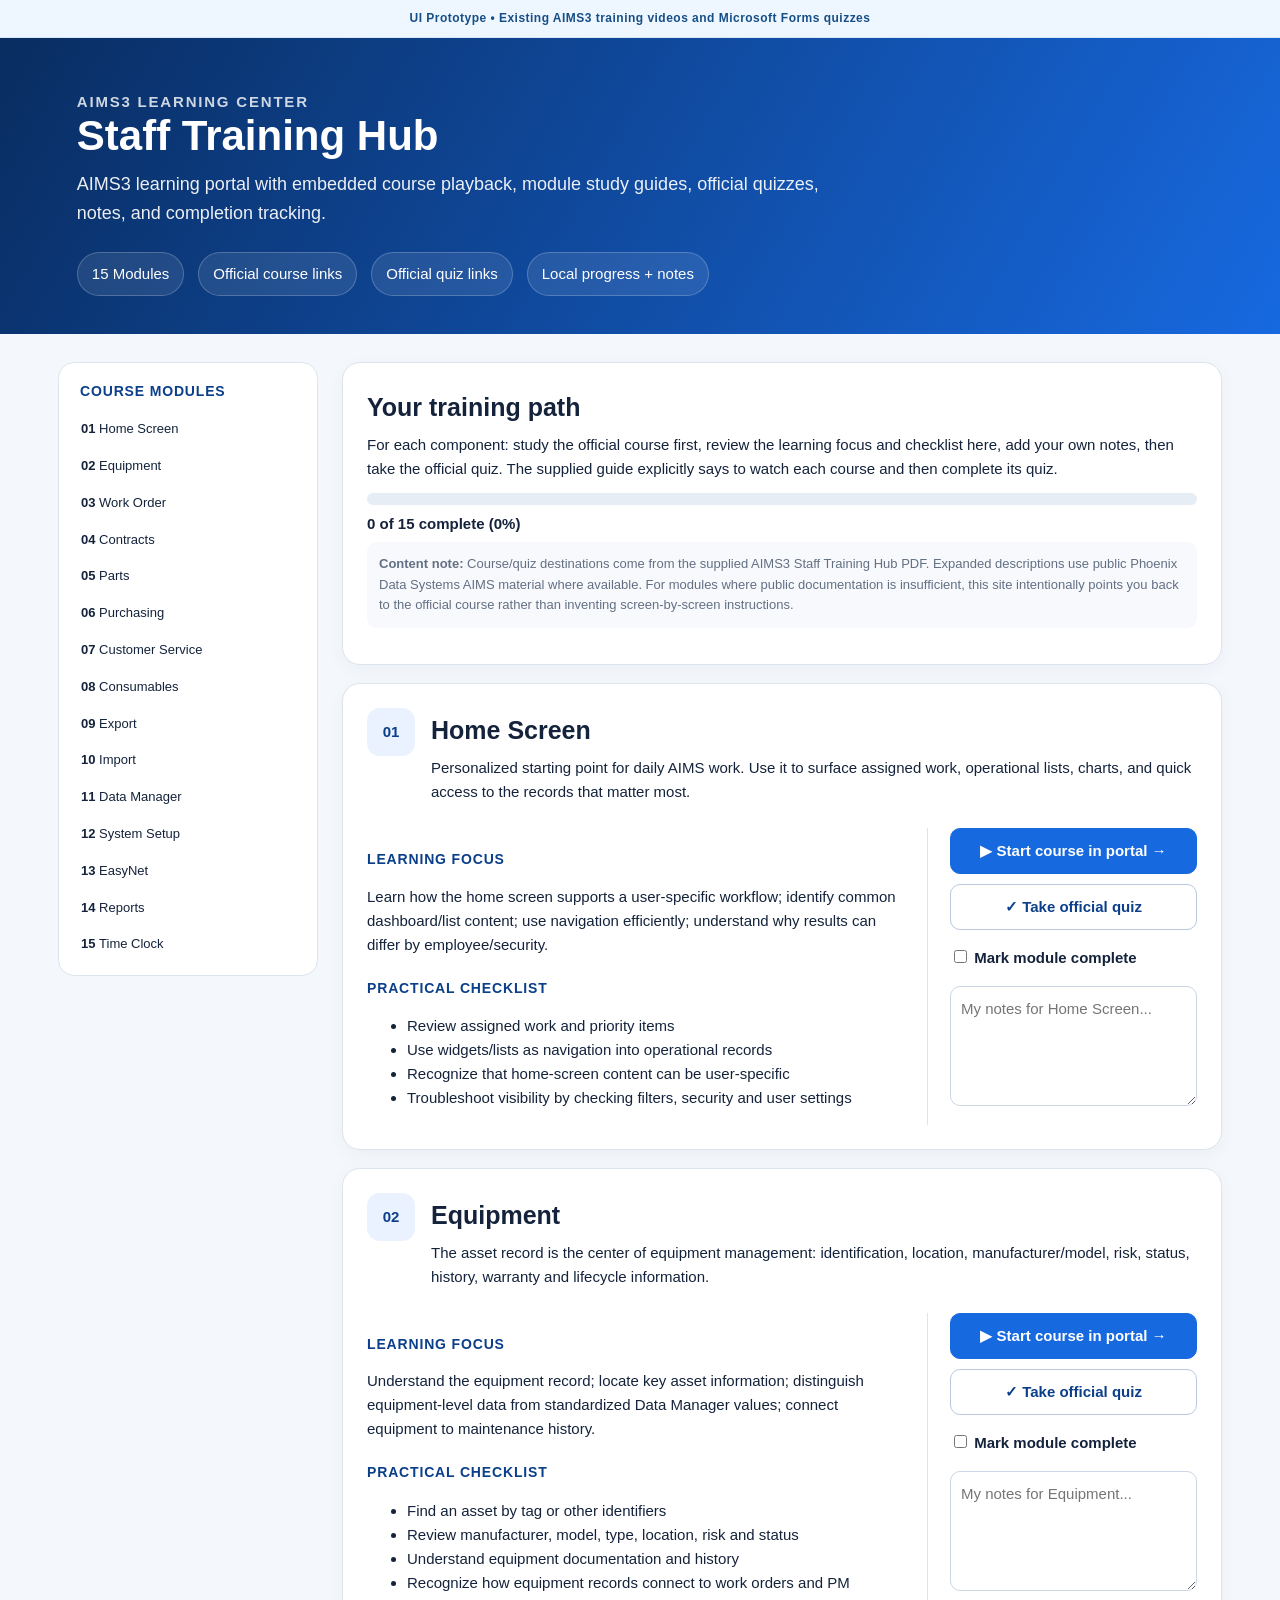
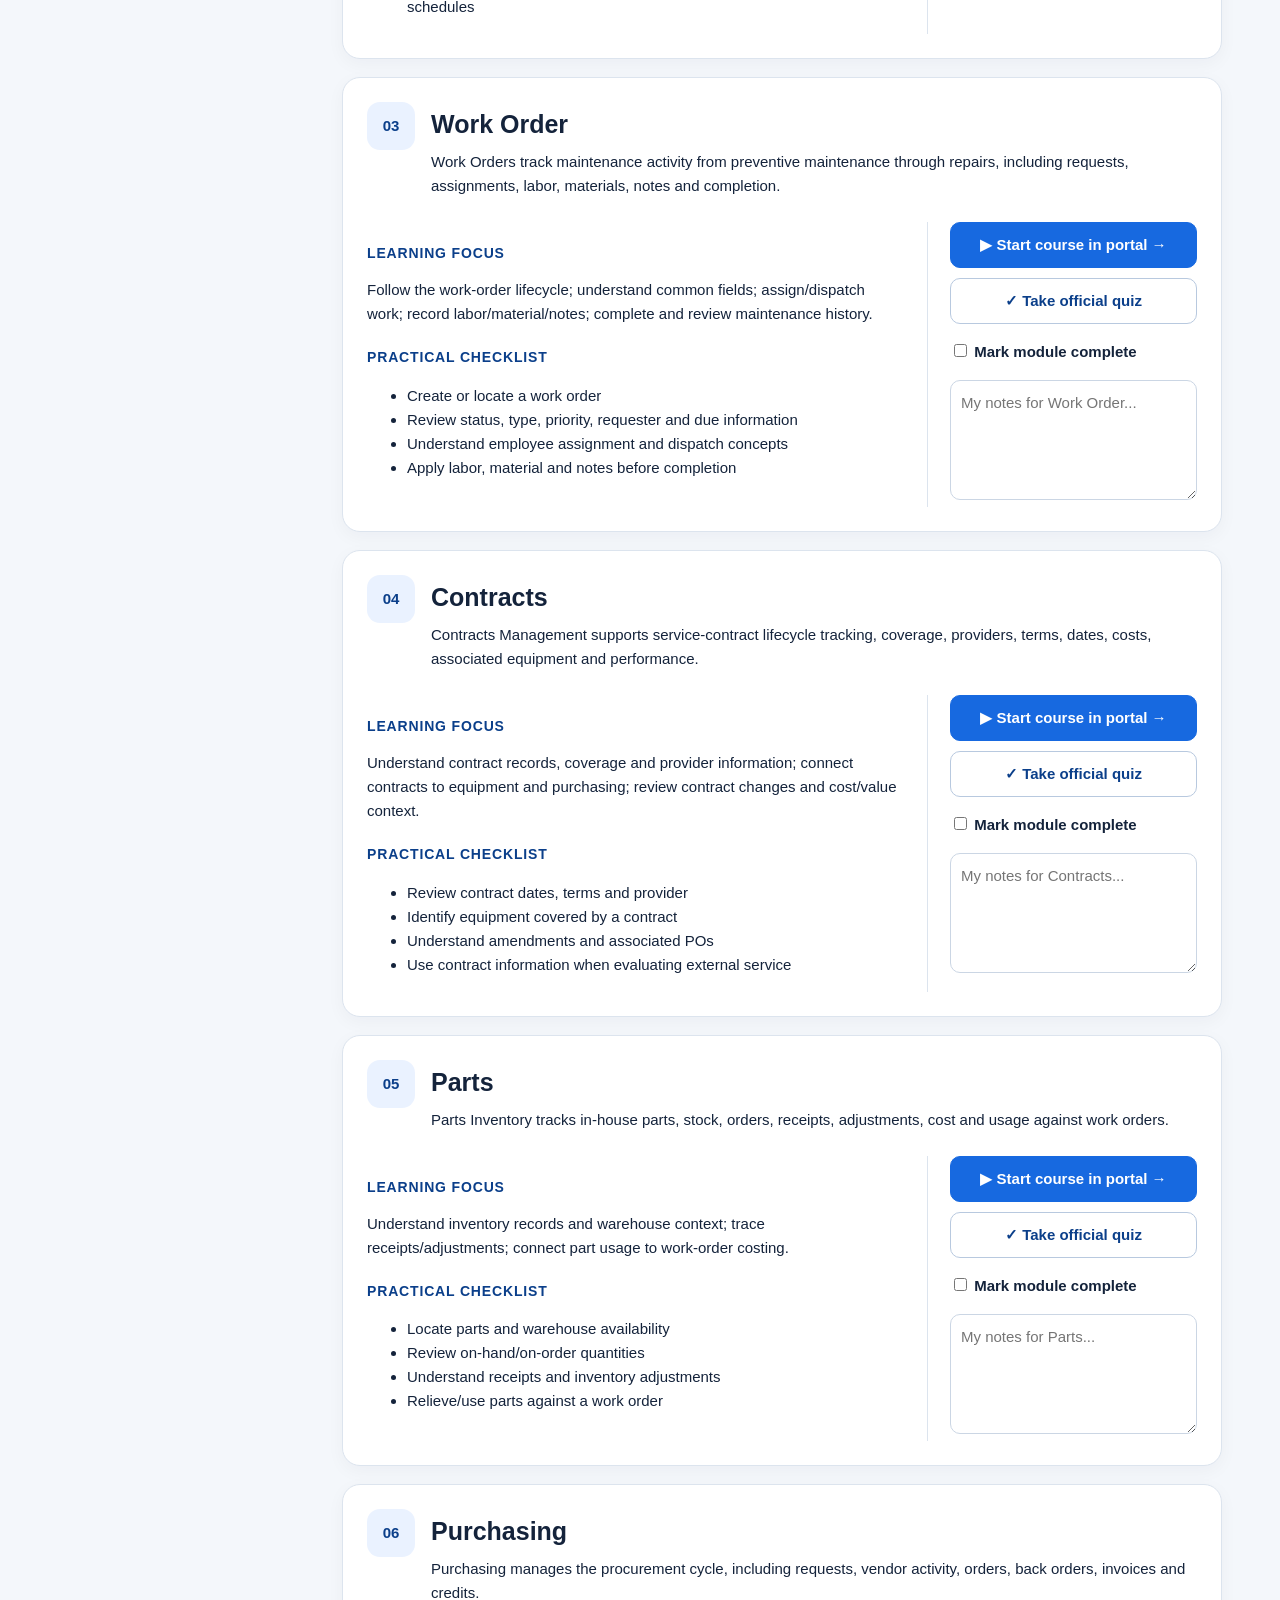
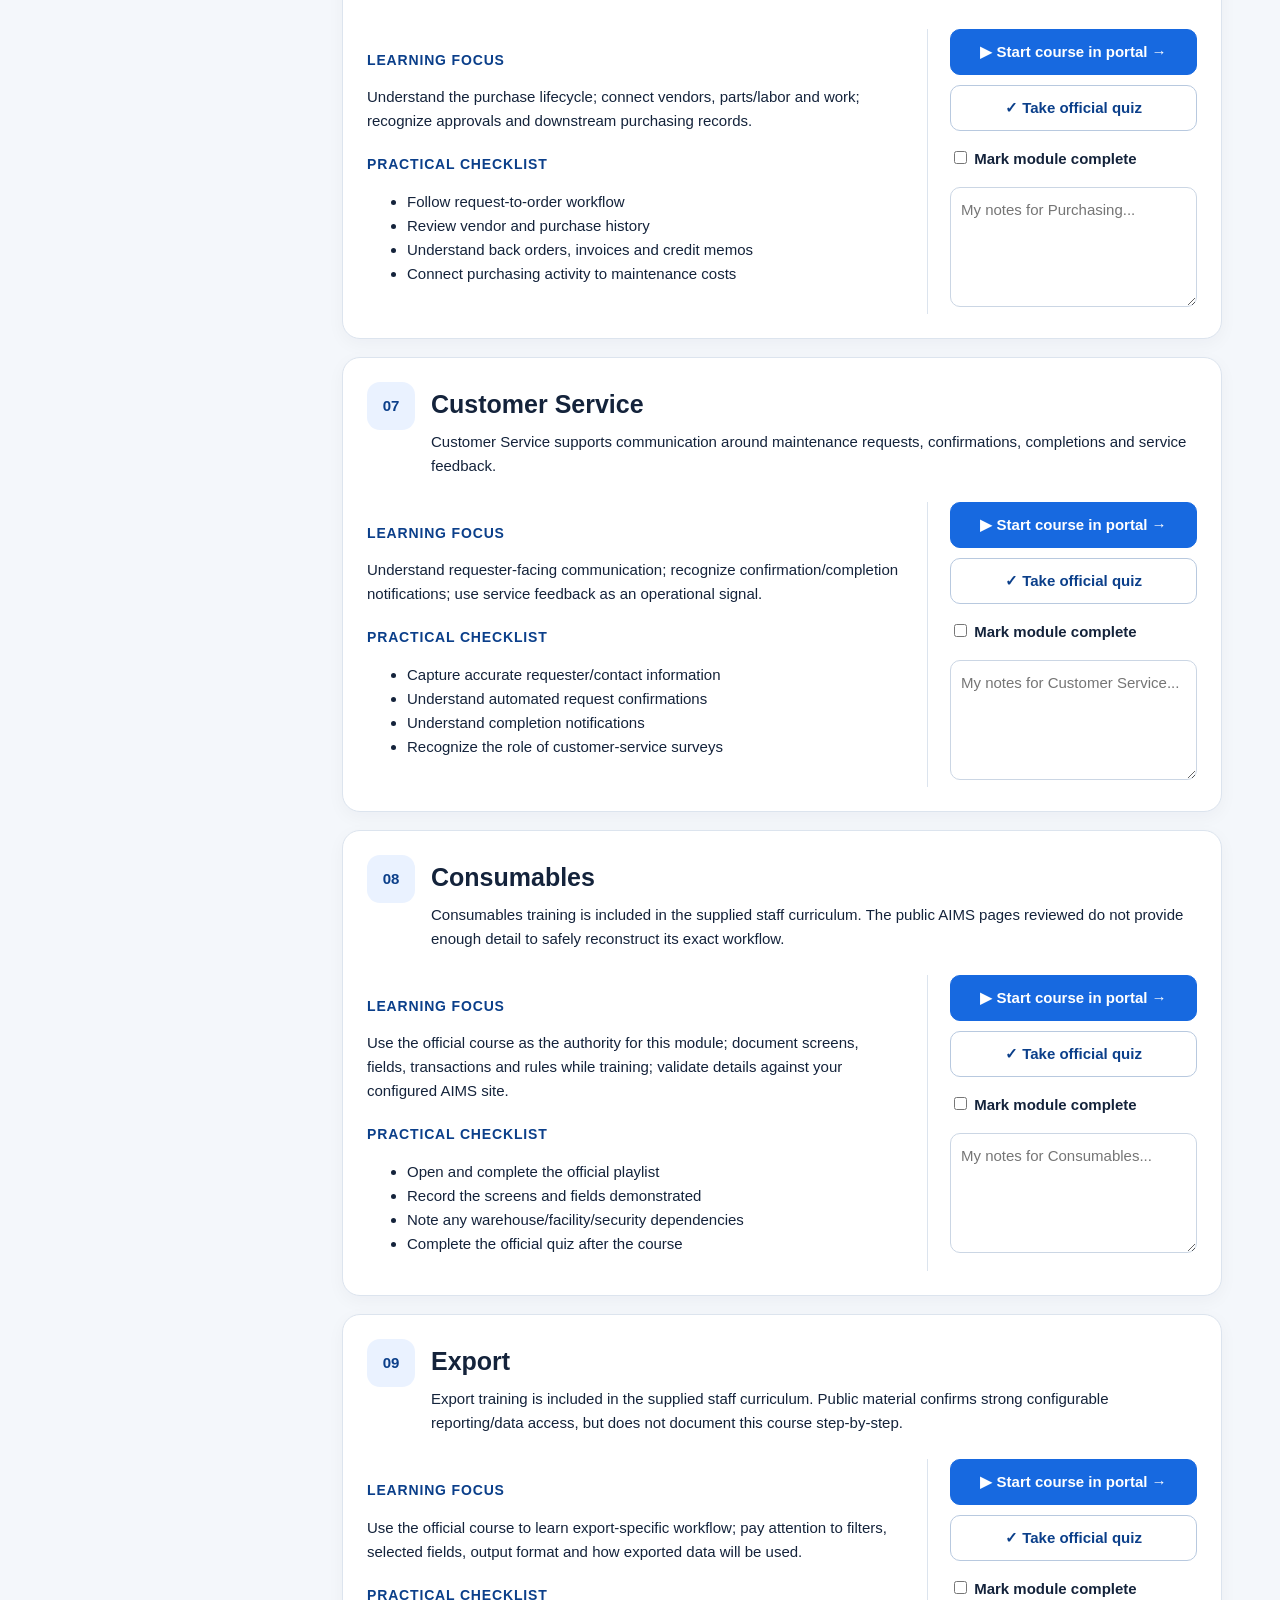
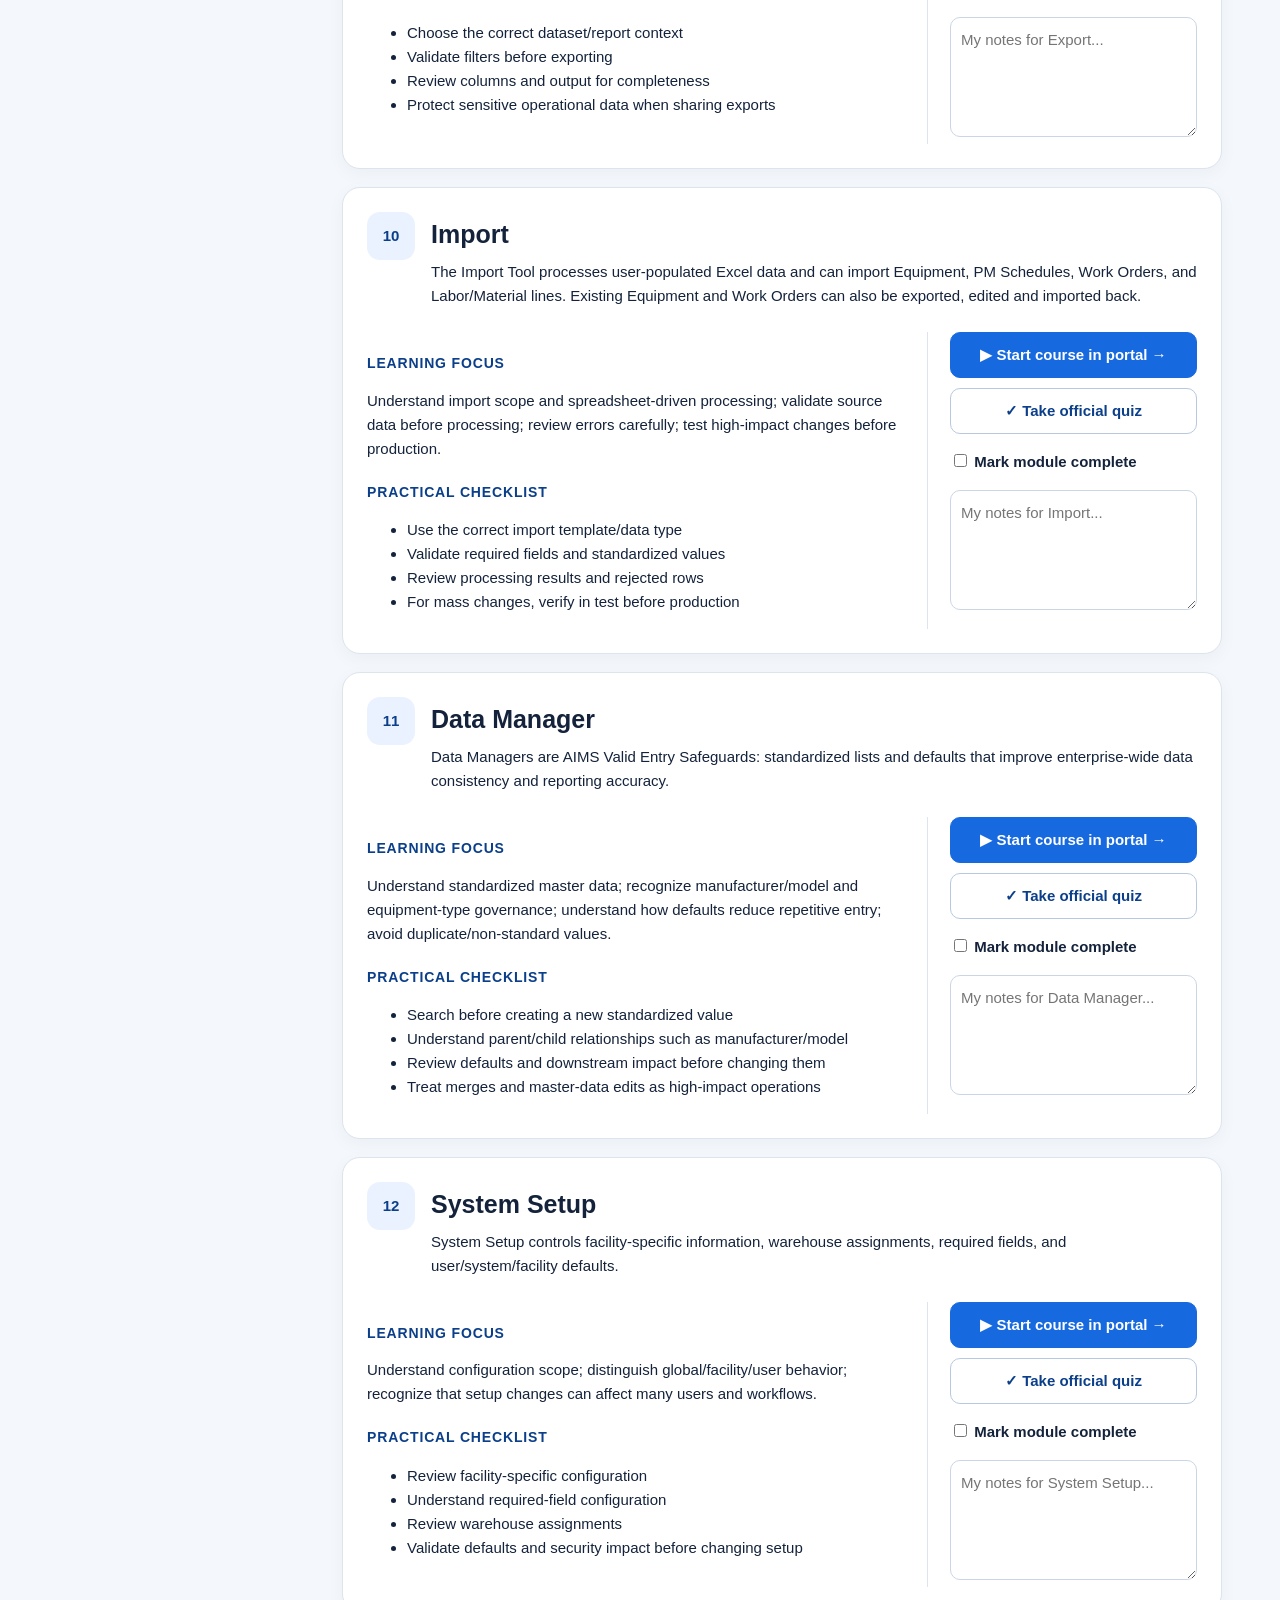
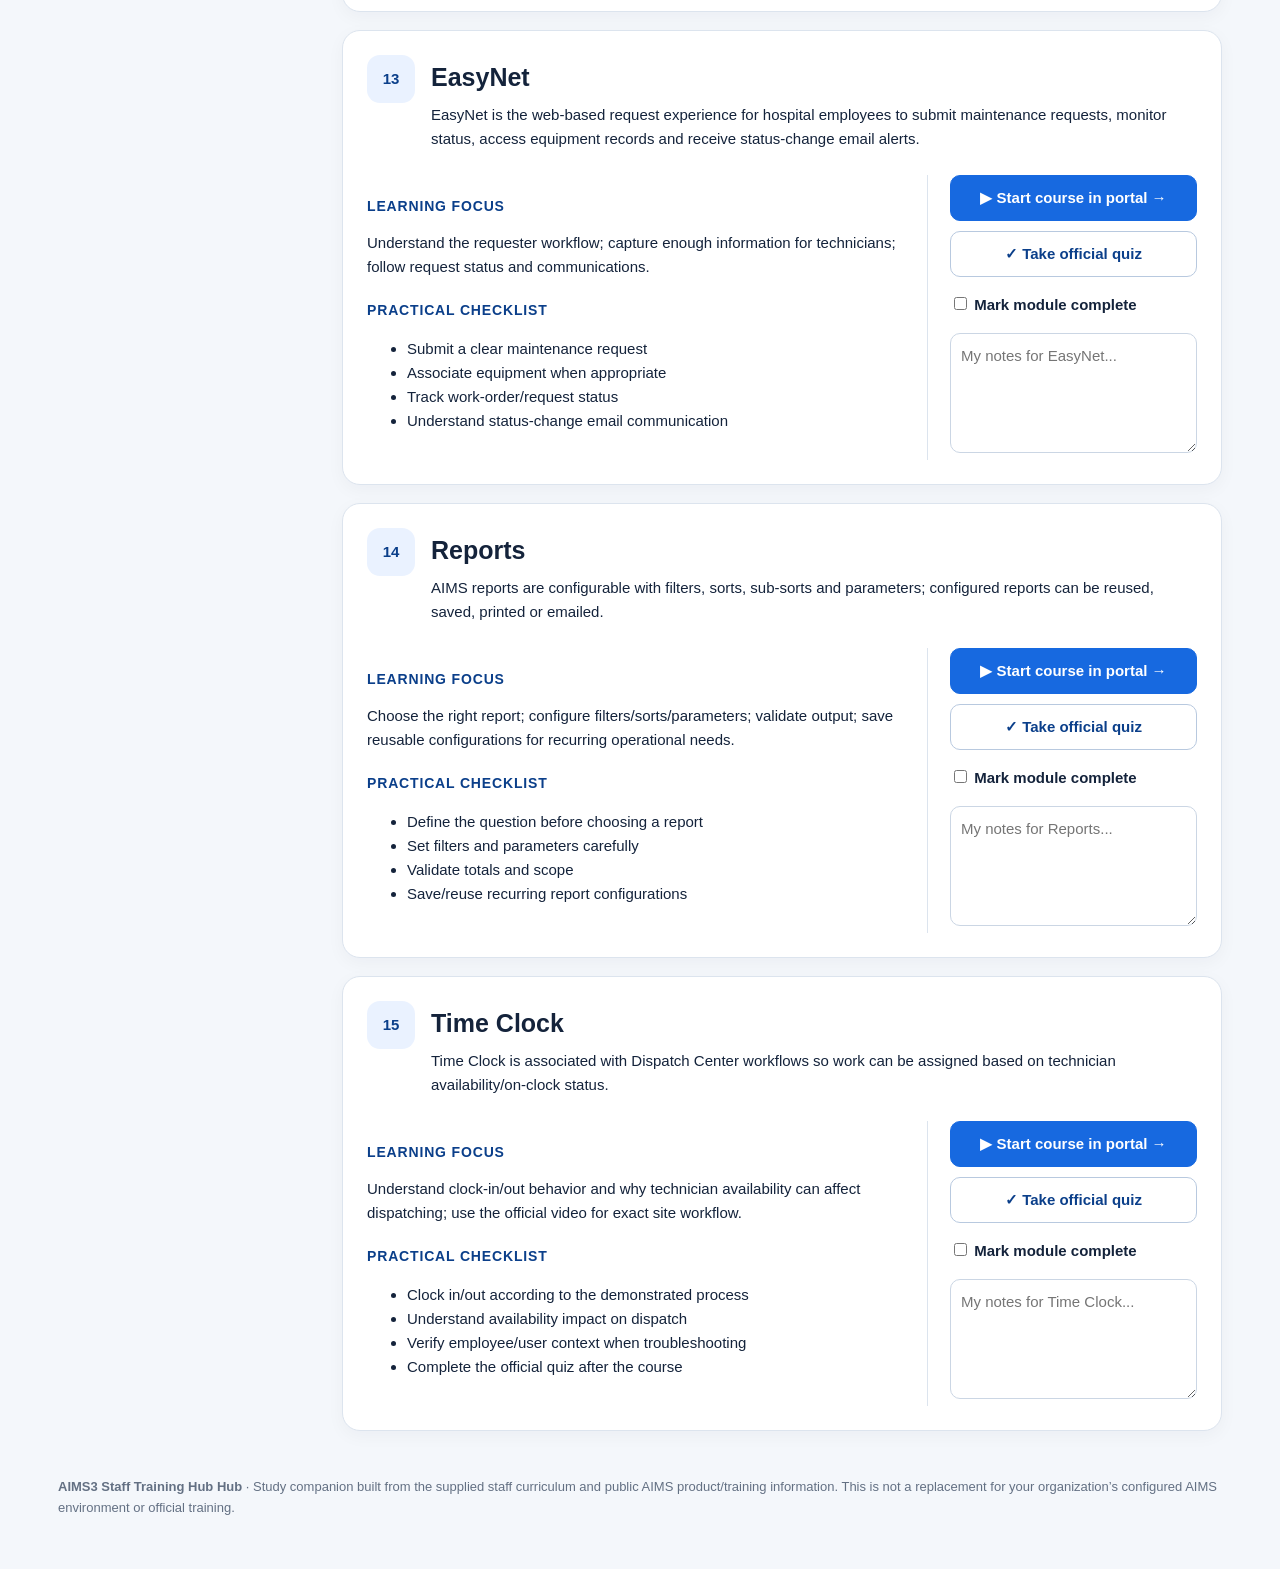
==== index.html @ 16405387 "Add files via upload" ====
<!DOCTYPE html>
<html>
 <head>
  <meta charset="utf-8"/>
  <meta content="width=device-width,initial-scale=1" name="viewport"/>
  <title>
   AIMS3 Staff Training Hub Hub
  </title>
  <link href="styles.css" rel="stylesheet"/>
 </head>
 <body>
<div class="prototype-banner">UI Prototype • Existing AIMS3 training videos and Microsoft Forms quizzes</div>
  <header>
   <div class="wrap">
    <div style="font-weight:800;letter-spacing:.12em;opacity:.8">
     AIMS3 LEARNING CENTER
    </div>
    <h1>
     Staff Training Hub
    </h1>
    <p>
     AIMS3 learning portal with embedded course playback, module study guides, official quizzes, notes, and completion tracking.
    </p>
    <div class="stats">
     <span class="pill">
      15 Modules
     </span>
     <span class="pill">
      Official course links
     </span>
     <span class="pill">
      Official quiz links
     </span>
     <span class="pill">
      Local progress + notes
     </span>
    </div>
   </div>
  </header>
  <div class="layout">
   <nav>
    <h3>
     Course Modules
    </h3>
    <a href="#m01">
     <b>
      01
     </b>
     Home Screen
    </a>
    <a href="#m02">
     <b>
      02
     </b>
     Equipment
    </a>
    <a href="#m03">
     <b>
      03
     </b>
     Work Order
    </a>
    <a href="#m04">
     <b>
      04
     </b>
     Contracts
    </a>
    <a href="#m05">
     <b>
      05
     </b>
     Parts
    </a>
    <a href="#m06">
     <b>
      06
     </b>
     Purchasing
    </a>
    <a href="#m07">
     <b>
      07
     </b>
     Customer Service
    </a>
    <a href="#m08">
     <b>
      08
     </b>
     Consumables
    </a>
    <a href="#m09">
     <b>
      09
     </b>
     Export
    </a>
    <a href="#m10">
     <b>
      10
     </b>
     Import
    </a>
    <a href="#m11">
     <b>
      11
     </b>
     Data Manager
    </a>
    <a href="#m12">
     <b>
      12
     </b>
     System Setup
    </a>
    <a href="#m13">
     <b>
      13
     </b>
     EasyNet
    </a>
    <a href="#m14">
     <b>
      14
     </b>
     Reports
    </a>
    <a href="#m15">
     <b>
      15
     </b>
     Time Clock
    </a>
   </nav>
   <main>
    <section class="intro">
     <h2>
      Your training path
     </h2>
     <p>
      For each component: study the official course first, review the learning focus and checklist here, add your own notes, then take the official quiz. The supplied guide explicitly says to watch each course and then complete its quiz.
     </p>
     <div class="progressbar">
      <div id="bar">
      </div>
     </div>
     <div id="progressText">
      0 of 15 complete
     </div>
     <p class="source">
      <b>
       Content note:
      </b>
      Course/quiz destinations come from the supplied AIMS3 Staff Training Hub PDF. Expanded descriptions use public Phoenix Data Systems AIMS material where available. For modules where public documentation is insufficient, this site intentionally points you back to the official course rather than inventing screen-by-screen instructions.
     </p>
    </section>
    <article class="module" id="m01">
     <div class="modtop">
      <span class="num">
       01
      </span>
      <div>
       <h2>
        Home Screen
       </h2>
       <p>
        Personalized starting point for daily AIMS work. Use it to surface assigned work, operational lists, charts, and quick access to the records that matter most.
       </p>
      </div>
     </div>
     <div class="grid">
      <section>
       <h3>
        Learning focus
       </h3>
       <p>
        Learn how the home screen supports a user-specific workflow; identify common dashboard/list content; use navigation efficiently; understand why results can differ by employee/security.
       </p>
       <h3>
        Practical checklist
       </h3>
       <ul>
        <li>
         Review assigned work and priority items
        </li>
        <li>
         Use widgets/lists as navigation into operational records
        </li>
        <li>
         Recognize that home-screen content can be user-specific
        </li>
        <li>
         Troubleshoot visibility by checking filters, security and user settings
        </li>
       </ul>
      </section>
      <aside>
       <a class="btn primary" href="course.html?module=01">
        ▶ Start course in portal
       </a>
       <a class="btn" href="https://forms.cloud.microsoft/r/iAQ8J7387e" target="_blank">
        ✓ Take official quiz
       </a>
       <label class="complete">
        <input data-module="01" type="checkbox"/>
        Mark module complete
       </label>
       <textarea data-note="01" placeholder="My notes for Home Screen..."></textarea>
      </aside>
     </div>
    </article>
    <article class="module" id="m02">
     <div class="modtop">
      <span class="num">
       02
      </span>
      <div>
       <h2>
        Equipment
       </h2>
       <p>
        The asset record is the center of equipment management: identification, location, manufacturer/model, risk, status, history, warranty and lifecycle information.
       </p>
      </div>
     </div>
     <div class="grid">
      <section>
       <h3>
        Learning focus
       </h3>
       <p>
        Understand the equipment record; locate key asset information; distinguish equipment-level data from standardized Data Manager values; connect equipment to maintenance history.
       </p>
       <h3>
        Practical checklist
       </h3>
       <ul>
        <li>
         Find an asset by tag or other identifiers
        </li>
        <li>
         Review manufacturer, model, type, location, risk and status
        </li>
        <li>
         Understand equipment documentation and history
        </li>
        <li>
         Recognize how equipment records connect to work orders and PM schedules
        </li>
       </ul>
      </section>
      <aside>
       <a class="btn primary" href="course.html?module=02">
        ▶ Start course in portal
       </a>
       <a class="btn" href="https://forms.cloud.microsoft/r/vxgnS5YqaF" target="_blank">
        ✓ Take official quiz
       </a>
       <label class="complete">
        <input data-module="02" type="checkbox"/>
        Mark module complete
       </label>
       <textarea data-note="02" placeholder="My notes for Equipment..."></textarea>
      </aside>
     </div>
    </article>
    <article class="module" id="m03">
     <div class="modtop">
      <span class="num">
       03
      </span>
      <div>
       <h2>
        Work Order
       </h2>
       <p>
        Work Orders track maintenance activity from preventive maintenance through repairs, including requests, assignments, labor, materials, notes and completion.
       </p>
      </div>
     </div>
     <div class="grid">
      <section>
       <h3>
        Learning focus
       </h3>
       <p>
        Follow the work-order lifecycle; understand common fields; assign/dispatch work; record labor/material/notes; complete and review maintenance history.
       </p>
       <h3>
        Practical checklist
       </h3>
       <ul>
        <li>
         Create or locate a work order
        </li>
        <li>
         Review status, type, priority, requester and due information
        </li>
        <li>
         Understand employee assignment and dispatch concepts
        </li>
        <li>
         Apply labor, material and notes before completion
        </li>
       </ul>
      </section>
      <aside>
       <a class="btn primary" href="course.html?module=03">
        ▶ Start course in portal
       </a>
       <a class="btn" href="https://forms.cloud.microsoft/r/AYNPr2DKff" target="_blank">
        ✓ Take official quiz
       </a>
       <label class="complete">
        <input data-module="03" type="checkbox"/>
        Mark module complete
       </label>
       <textarea data-note="03" placeholder="My notes for Work Order..."></textarea>
      </aside>
     </div>
    </article>
    <article class="module" id="m04">
     <div class="modtop">
      <span class="num">
       04
      </span>
      <div>
       <h2>
        Contracts
       </h2>
       <p>
        Contracts Management supports service-contract lifecycle tracking, coverage, providers, terms, dates, costs, associated equipment and performance.
       </p>
      </div>
     </div>
     <div class="grid">
      <section>
       <h3>
        Learning focus
       </h3>
       <p>
        Understand contract records, coverage and provider information; connect contracts to equipment and purchasing; review contract changes and cost/value context.
       </p>
       <h3>
        Practical checklist
       </h3>
       <ul>
        <li>
         Review contract dates, terms and provider
        </li>
        <li>
         Identify equipment covered by a contract
        </li>
        <li>
         Understand amendments and associated POs
        </li>
        <li>
         Use contract information when evaluating external service
        </li>
       </ul>
      </section>
      <aside>
       <a class="btn primary" href="course.html?module=04">
        ▶ Start course in portal
       </a>
       <a class="btn" href="https://forms.cloud.microsoft/r/syhva3YSU6" target="_blank">
        ✓ Take official quiz
       </a>
       <label class="complete">
        <input data-module="04" type="checkbox"/>
        Mark module complete
       </label>
       <textarea data-note="04" placeholder="My notes for Contracts..."></textarea>
      </aside>
     </div>
    </article>
    <article class="module" id="m05">
     <div class="modtop">
      <span class="num">
       05
      </span>
      <div>
       <h2>
        Parts
       </h2>
       <p>
        Parts Inventory tracks in-house parts, stock, orders, receipts, adjustments, cost and usage against work orders.
       </p>
      </div>
     </div>
     <div class="grid">
      <section>
       <h3>
        Learning focus
       </h3>
       <p>
        Understand inventory records and warehouse context; trace receipts/adjustments; connect part usage to work-order costing.
       </p>
       <h3>
        Practical checklist
       </h3>
       <ul>
        <li>
         Locate parts and warehouse availability
        </li>
        <li>
         Review on-hand/on-order quantities
        </li>
        <li>
         Understand receipts and inventory adjustments
        </li>
        <li>
         Relieve/use parts against a work order
        </li>
       </ul>
      </section>
      <aside>
       <a class="btn primary" href="course.html?module=05">
        ▶ Start course in portal
       </a>
       <a class="btn" href="https://forms.cloud.microsoft/r/yUbFF8BKQt" target="_blank">
        ✓ Take official quiz
       </a>
       <label class="complete">
        <input data-module="05" type="checkbox"/>
        Mark module complete
       </label>
       <textarea data-note="05" placeholder="My notes for Parts..."></textarea>
      </aside>
     </div>
    </article>
    <article class="module" id="m06">
     <div class="modtop">
      <span class="num">
       06
      </span>
      <div>
       <h2>
        Purchasing
       </h2>
       <p>
        Purchasing manages the procurement cycle, including requests, vendor activity, orders, back orders, invoices and credits.
       </p>
      </div>
     </div>
     <div class="grid">
      <section>
       <h3>
        Learning focus
       </h3>
       <p>
        Understand the purchase lifecycle; connect vendors, parts/labor and work; recognize approvals and downstream purchasing records.
       </p>
       <h3>
        Practical checklist
       </h3>
       <ul>
        <li>
         Follow request-to-order workflow
        </li>
        <li>
         Review vendor and purchase history
        </li>
        <li>
         Understand back orders, invoices and credit memos
        </li>
        <li>
         Connect purchasing activity to maintenance costs
        </li>
       </ul>
      </section>
      <aside>
       <a class="btn primary" href="course.html?module=06">
        ▶ Start course in portal
       </a>
       <a class="btn" href="https://forms.cloud.microsoft/r/771fAphsT3" target="_blank">
        ✓ Take official quiz
       </a>
       <label class="complete">
        <input data-module="06" type="checkbox"/>
        Mark module complete
       </label>
       <textarea data-note="06" placeholder="My notes for Purchasing..."></textarea>
      </aside>
     </div>
    </article>
    <article class="module" id="m07">
     <div class="modtop">
      <span class="num">
       07
      </span>
      <div>
       <h2>
        Customer Service
       </h2>
       <p>
        Customer Service supports communication around maintenance requests, confirmations, completions and service feedback.
       </p>
      </div>
     </div>
     <div class="grid">
      <section>
       <h3>
        Learning focus
       </h3>
       <p>
        Understand requester-facing communication; recognize confirmation/completion notifications; use service feedback as an operational signal.
       </p>
       <h3>
        Practical checklist
       </h3>
       <ul>
        <li>
         Capture accurate requester/contact information
        </li>
        <li>
         Understand automated request confirmations
        </li>
        <li>
         Understand completion notifications
        </li>
        <li>
         Recognize the role of customer-service surveys
        </li>
       </ul>
      </section>
      <aside>
       <a class="btn primary" href="course.html?module=07">
        ▶ Start course in portal
       </a>
       <a class="btn" href="https://forms.cloud.microsoft/r/23rXZfx559" target="_blank">
        ✓ Take official quiz
       </a>
       <label class="complete">
        <input data-module="07" type="checkbox"/>
        Mark module complete
       </label>
       <textarea data-note="07" placeholder="My notes for Customer Service..."></textarea>
      </aside>
     </div>
    </article>
    <article class="module" id="m08">
     <div class="modtop">
      <span class="num">
       08
      </span>
      <div>
       <h2>
        Consumables
       </h2>
       <p>
        Consumables training is included in the supplied staff curriculum. The public AIMS pages reviewed do not provide enough detail to safely reconstruct its exact workflow.
       </p>
      </div>
     </div>
     <div class="grid">
      <section>
       <h3>
        Learning focus
       </h3>
       <p>
        Use the official course as the authority for this module; document screens, fields, transactions and rules while training; validate details against your configured AIMS site.
       </p>
       <h3>
        Practical checklist
       </h3>
       <ul>
        <li>
         Open and complete the official playlist
        </li>
        <li>
         Record the screens and fields demonstrated
        </li>
        <li>
         Note any warehouse/facility/security dependencies
        </li>
        <li>
         Complete the official quiz after the course
        </li>
       </ul>
      </section>
      <aside>
       <a class="btn primary" href="course.html?module=08">
        ▶ Start course in portal
       </a>
       <a class="btn" href="https://forms.cloud.microsoft/r/fCDCtGA3kk" target="_blank">
        ✓ Take official quiz
       </a>
       <label class="complete">
        <input data-module="08" type="checkbox"/>
        Mark module complete
       </label>
       <textarea data-note="08" placeholder="My notes for Consumables..."></textarea>
      </aside>
     </div>
    </article>
    <article class="module" id="m09">
     <div class="modtop">
      <span class="num">
       09
      </span>
      <div>
       <h2>
        Export
       </h2>
       <p>
        Export training is included in the supplied staff curriculum. Public material confirms strong configurable reporting/data access, but does not document this course step-by-step.
       </p>
      </div>
     </div>
     <div class="grid">
      <section>
       <h3>
        Learning focus
       </h3>
       <p>
        Use the official course to learn export-specific workflow; pay attention to filters, selected fields, output format and how exported data will be used.
       </p>
       <h3>
        Practical checklist
       </h3>
       <ul>
        <li>
         Choose the correct dataset/report context
        </li>
        <li>
         Validate filters before exporting
        </li>
        <li>
         Review columns and output for completeness
        </li>
        <li>
         Protect sensitive operational data when sharing exports
        </li>
       </ul>
      </section>
      <aside>
       <a class="btn primary" href="course.html?module=09">
        ▶ Start course in portal
       </a>
       <a class="btn" href="https://forms.cloud.microsoft/r/UVtEBu1yMQ" target="_blank">
        ✓ Take official quiz
       </a>
       <label class="complete">
        <input data-module="09" type="checkbox"/>
        Mark module complete
       </label>
       <textarea data-note="09" placeholder="My notes for Export..."></textarea>
      </aside>
     </div>
    </article>
    <article class="module" id="m10">
     <div class="modtop">
      <span class="num">
       10
      </span>
      <div>
       <h2>
        Import
       </h2>
       <p>
        The Import Tool processes user-populated Excel data and can import Equipment, PM Schedules, Work Orders, and Labor/Material lines. Existing Equipment and Work Orders can also be exported, edited and imported back.
       </p>
      </div>
     </div>
     <div class="grid">
      <section>
       <h3>
        Learning focus
       </h3>
       <p>
        Understand import scope and spreadsheet-driven processing; validate source data before processing; review errors carefully; test high-impact changes before production.
       </p>
       <h3>
        Practical checklist
       </h3>
       <ul>
        <li>
         Use the correct import template/data type
        </li>
        <li>
         Validate required fields and standardized values
        </li>
        <li>
         Review processing results and rejected rows
        </li>
        <li>
         For mass changes, verify in test before production
        </li>
       </ul>
      </section>
      <aside>
       <a class="btn primary" href="course.html?module=10">
        ▶ Start course in portal
       </a>
       <a class="btn" href="https://forms.cloud.microsoft/r/yc1CW3XuC" target="_blank">
        ✓ Take official quiz
       </a>
       <label class="complete">
        <input data-module="10" type="checkbox"/>
        Mark module complete
       </label>
       <textarea data-note="10" placeholder="My notes for Import..."></textarea>
      </aside>
     </div>
    </article>
    <article class="module" id="m11">
     <div class="modtop">
      <span class="num">
       11
      </span>
      <div>
       <h2>
        Data Manager
       </h2>
       <p>
        Data Managers are AIMS Valid Entry Safeguards: standardized lists and defaults that improve enterprise-wide data consistency and reporting accuracy.
       </p>
      </div>
     </div>
     <div class="grid">
      <section>
       <h3>
        Learning focus
       </h3>
       <p>
        Understand standardized master data; recognize manufacturer/model and equipment-type governance; understand how defaults reduce repetitive entry; avoid duplicate/non-standard values.
       </p>
       <h3>
        Practical checklist
       </h3>
       <ul>
        <li>
         Search before creating a new standardized value
        </li>
        <li>
         Understand parent/child relationships such as manufacturer/model
        </li>
        <li>
         Review defaults and downstream impact before changing them
        </li>
        <li>
         Treat merges and master-data edits as high-impact operations
        </li>
       </ul>
      </section>
      <aside>
       <a class="btn primary" href="course.html?module=11">
        ▶ Start course in portal
       </a>
       <a class="btn" href="https://forms.cloud.microsoft/r/771fAphsT3" target="_blank">
        ✓ Take official quiz
       </a>
       <label class="complete">
        <input data-module="11" type="checkbox"/>
        Mark module complete
       </label>
       <textarea data-note="11" placeholder="My notes for Data Manager..."></textarea>
      </aside>
     </div>
    </article>
    <article class="module" id="m12">
     <div class="modtop">
      <span class="num">
       12
      </span>
      <div>
       <h2>
        System Setup
       </h2>
       <p>
        System Setup controls facility-specific information, warehouse assignments, required fields, and user/system/facility defaults.
       </p>
      </div>
     </div>
     <div class="grid">
      <section>
       <h3>
        Learning focus
       </h3>
       <p>
        Understand configuration scope; distinguish global/facility/user behavior; recognize that setup changes can affect many users and workflows.
       </p>
       <h3>
        Practical checklist
       </h3>
       <ul>
        <li>
         Review facility-specific configuration
        </li>
        <li>
         Understand required-field configuration
        </li>
        <li>
         Review warehouse assignments
        </li>
        <li>
         Validate defaults and security impact before changing setup
        </li>
       </ul>
      </section>
      <aside>
       <a class="btn primary" href="course.html?module=12">
        ▶ Start course in portal
       </a>
       <a class="btn" href="https://forms.cloud.microsoft/r/t9e4BVW0hs" target="_blank">
        ✓ Take official quiz
       </a>
       <label class="complete">
        <input data-module="12" type="checkbox"/>
        Mark module complete
       </label>
       <textarea data-note="12" placeholder="My notes for System Setup..."></textarea>
      </aside>
     </div>
    </article>
    <article class="module" id="m13">
     <div class="modtop">
      <span class="num">
       13
      </span>
      <div>
       <h2>
        EasyNet
       </h2>
       <p>
        EasyNet is the web-based request experience for hospital employees to submit maintenance requests, monitor status, access equipment records and receive status-change email alerts.
       </p>
      </div>
     </div>
     <div class="grid">
      <section>
       <h3>
        Learning focus
       </h3>
       <p>
        Understand the requester workflow; capture enough information for technicians; follow request status and communications.
       </p>
       <h3>
        Practical checklist
       </h3>
       <ul>
        <li>
         Submit a clear maintenance request
        </li>
        <li>
         Associate equipment when appropriate
        </li>
        <li>
         Track work-order/request status
        </li>
        <li>
         Understand status-change email communication
        </li>
       </ul>
      </section>
      <aside>
       <a class="btn primary" href="course.html?module=13">
        ▶ Start course in portal
       </a>
       <a class="btn" href="https://forms.cloud.microsoft/r/jiHdkasE4c" target="_blank">
        ✓ Take official quiz
       </a>
       <label class="complete">
        <input data-module="13" type="checkbox"/>
        Mark module complete
       </label>
       <textarea data-note="13" placeholder="My notes for EasyNet..."></textarea>
      </aside>
     </div>
    </article>
    <article class="module" id="m14">
     <div class="modtop">
      <span class="num">
       14
      </span>
      <div>
       <h2>
        Reports
       </h2>
       <p>
        AIMS reports are configurable with filters, sorts, sub-sorts and parameters; configured reports can be reused, saved, printed or emailed.
       </p>
      </div>
     </div>
     <div class="grid">
      <section>
       <h3>
        Learning focus
       </h3>
       <p>
        Choose the right report; configure filters/sorts/parameters; validate output; save reusable configurations for recurring operational needs.
       </p>
       <h3>
        Practical checklist
       </h3>
       <ul>
        <li>
         Define the question before choosing a report
        </li>
        <li>
         Set filters and parameters carefully
        </li>
        <li>
         Validate totals and scope
        </li>
        <li>
         Save/reuse recurring report configurations
        </li>
       </ul>
      </section>
      <aside>
       <a class="btn primary" href="course.html?module=14">
        ▶ Start course in portal
       </a>
       <a class="btn" href="https://forms.cloud.microsoft/r/bvVZnhy6QY" target="_blank">
        ✓ Take official quiz
       </a>
       <label class="complete">
        <input data-module="14" type="checkbox"/>
        Mark module complete
       </label>
       <textarea data-note="14" placeholder="My notes for Reports..."></textarea>
      </aside>
     </div>
    </article>
    <article class="module" id="m15">
     <div class="modtop">
      <span class="num">
       15
      </span>
      <div>
       <h2>
        Time Clock
       </h2>
       <p>
        Time Clock is associated with Dispatch Center workflows so work can be assigned based on technician availability/on-clock status.
       </p>
      </div>
     </div>
     <div class="grid">
      <section>
       <h3>
        Learning focus
       </h3>
       <p>
        Understand clock-in/out behavior and why technician availability can affect dispatching; use the official video for exact site workflow.
       </p>
       <h3>
        Practical checklist
       </h3>
       <ul>
        <li>
         Clock in/out according to the demonstrated process
        </li>
        <li>
         Understand availability impact on dispatch
        </li>
        <li>
         Verify employee/user context when troubleshooting
        </li>
        <li>
         Complete the official quiz after the course
        </li>
       </ul>
      </section>
      <aside>
       <a class="btn primary" href="course.html?module=15">
        ▶ Start course in portal
       </a>
       <a class="btn" href="https://forms.cloud.microsoft/r/SNbSh8Dy77" target="_blank">
        ✓ Take official quiz
       </a>
       <label class="complete">
        <input data-module="15" type="checkbox"/>
        Mark module complete
       </label>
       <textarea data-note="15" placeholder="My notes for Time Clock..."></textarea>
      </aside>
     </div>
    </article>
   </main>
  </div>
  <footer>
   <b>
    AIMS3 Staff Training Hub Hub
   </b>
   · Study companion built from the supplied staff curriculum and public AIMS product/training information. This is not a replacement for your organization’s configured AIMS environment or official training.
  </footer>
  <script src="script.js">
  </script>
 </body>
</html>
---- styles.css ----
:root{--ink:#14233b;--muted:#637083;--line:#dce4ee;--bg:#f4f7fb;--card:#fff;--accent:#1769e0;--accent2:#0b3f8a;--ok:#17824c}*{box-sizing:border-box}body{margin:0;font:15px/1.6 Inter,Segoe UI,Arial,sans-serif;background:var(--bg);color:var(--ink)}header{background:linear-gradient(120deg,#092d61,#1769e0);color:white;padding:52px 6vw 38px}header .wrap{max-width:1200px;margin:auto}h1{font-size:42px;line-height:1.05;margin:0 0 12px}header p{max-width:760px;font-size:18px;opacity:.92}.stats{display:flex;gap:14px;flex-wrap:wrap;margin-top:24px}.pill{background:#ffffff18;border:1px solid #ffffff35;padding:9px 14px;border-radius:999px}.layout{max-width:1200px;margin:28px auto;display:grid;grid-template-columns:260px 1fr;gap:24px;padding:0 18px}nav{position:sticky;top:18px;align-self:start;background:white;border:1px solid var(--line);border-radius:16px;padding:12px;max-height:calc(100vh - 36px);overflow:auto}nav h3{margin:5px 9px 9px}nav a{display:block;color:var(--ink);text-decoration:none;padding:8px 10px;border-radius:9px;font-size:13px}nav a:hover{background:#eef5ff;color:var(--accent)}main{min-width:0}.intro,.module{background:var(--card);border:1px solid var(--line);border-radius:18px;padding:24px;margin-bottom:18px;box-shadow:0 5px 18px #14233b0a}.intro h2{margin-top:0}.progressbar{height:12px;background:#e7edf5;border-radius:999px;overflow:hidden}#bar{height:100%;width:0;background:var(--ok);transition:.25s}#progressText{font-weight:700;margin-top:7px}.modtop{display:flex;gap:16px;align-items:flex-start}.num{min-width:48px;height:48px;display:grid;place-items:center;background:#eaf2ff;color:var(--accent2);font-weight:800;border-radius:13px}h2{margin:2px 0 6px;font-size:25px}h3{font-size:14px;text-transform:uppercase;letter-spacing:.06em;color:var(--accent2);margin-top:20px}p{margin:6px 0 12px}.grid{display:grid;grid-template-columns:1fr 270px;gap:28px;margin-top:12px}aside{border-left:1px solid var(--line);padding-left:22px}.btn{display:block;text-align:center;text-decoration:none;border:1px solid #b8c9df;color:var(--accent2);padding:10px 12px;border-radius:10px;margin-bottom:10px;font-weight:700}.btn.primary{background:var(--accent);color:white;border-color:var(--accent)}.complete{display:block;margin:16px 0;font-weight:700}textarea{width:100%;height:120px;border:1px solid #cbd6e4;border-radius:10px;padding:10px;font:inherit;resize:vertical}.source{font-size:13px;color:var(--muted);background:#f7f9fc;border-radius:10px;padding:12px}footer{max-width:1200px;margin:20px auto 50px;padding:0 18px;color:var(--muted);font-size:13px}@media(max-width:800px){.layout{grid-template-columns:1fr}nav{position:relative;top:0;max-height:none}.grid{grid-template-columns:1fr}aside{border-left:0;border-top:1px solid var(--line);padding:18px 0 0}h1{font-size:34px}}


/* V2 portal enhancements */
.btn.primary:after{content:"  →"}.module{scroll-margin-top:18px}


/* =========================
   V4 RESPONSIVE / MOBILE UX
   ========================= */

html {
  -webkit-text-size-adjust: 100%;
  text-size-adjust: 100%;
}

body {
  overflow-x: hidden;
}

img, video, iframe {
  max-width: 100%;
}

button, a, input, textarea, select {
  -webkit-tap-highlight-color: transparent;
}

button, .btn, a.button, .module-link, .lesson-row {
  min-height: 44px;
}

.mobile-menu-btn,
.mobile-backdrop {
  display: none;
}

@media (max-width: 1024px) {
  .container,
  .page-shell,
  .main-shell,
  .dashboard-shell {
    width: min(100%, 100%);
    padding-left: 20px;
    padding-right: 20px;
  }

  .hero,
  .hero-grid,
  .dashboard-grid,
  .content-grid {
    grid-template-columns: 1fr !important;
  }

  .module-grid,
  .modules-grid,
  .cards-grid {
    grid-template-columns: repeat(2, minmax(0, 1fr)) !important;
  }
}

@media (max-width: 760px) {
  body {
    font-size: 15px;
  }

  h1 {
    font-size: clamp(28px, 9vw, 40px) !important;
    line-height: 1.06;
  }

  h2 {
    font-size: clamp(22px, 7vw, 30px) !important;
  }

  h3 {
    font-size: 18px !important;
  }

  .container,
  .page-shell,
  .main-shell,
  .dashboard-shell {
    padding-left: 14px !important;
    padding-right: 14px !important;
  }

  .topbar,
  header,
  .header-inner {
    min-height: 60px;
  }

  .hero,
  .hero-card,
  .card,
  .panel,
  .lesson-panel,
  .course-card,
  .module-card {
    border-radius: 16px !important;
  }

  .hero,
  .hero-card {
    padding: 20px !important;
  }

  .module-grid,
  .modules-grid,
  .cards-grid {
    grid-template-columns: 1fr !important;
    gap: 14px !important;
  }

  .module-card,
  .course-card {
    padding: 16px !important;
  }

  .content-grid {
    grid-template-columns: 1fr !important;
    gap: 16px !important;
  }

  .button-row,
  .actions,
  .course-actions,
  .hero-actions {
    display: grid !important;
    grid-template-columns: 1fr !important;
    gap: 10px !important;
  }

  .button-row > *,
  .actions > *,
  .course-actions > *,
  .hero-actions > * {
    width: 100% !important;
    justify-content: center;
  }

  .youtube-player {
    width: 100% !important;
    min-height: 0 !important;
    aspect-ratio: 16 / 9 !important;
    border-radius: 14px !important;
  }

  .lesson-panel {
    margin: 16px 0 !important;
    padding: 14px !important;
  }

  .lesson-panel-head {
    align-items: flex-start !important;
    flex-direction: column !important;
    gap: 8px !important;
  }

  .lesson-list {
    max-height: 56vh !important;
  }

  .lesson-row {
    grid-template-columns: 38px minmax(0, 1fr) !important;
    gap: 10px !important;
    padding: 12px 10px !important;
  }

  .lesson-play {
    display: none !important;
  }

  textarea {
    min-height: 140px !important;
    font-size: 16px !important; /* Prevents iOS zoom */
  }

  input,
  select {
    font-size: 16px !important; /* Prevents iOS zoom */
  }

  .prev-next,
  .course-nav,
  .navigation-actions {
    display: grid !important;
    grid-template-columns: 1fr !important;
    gap: 10px !important;
  }

  .prev-next a,
  .course-nav a,
  .navigation-actions a {
    width: 100% !important;
    text-align: center !important;
  }

  /* Slide-in course navigation on phones */
  .mobile-menu-btn {
    display: grid;
    place-items: center;
    position: fixed;
    top: max(12px, env(safe-area-inset-top));
    left: 12px;
    z-index: 1201;
    width: 46px;
    height: 46px;
    border: 0;
    border-radius: 14px;
    background: #0f172a;
    color: #fff;
    font-size: 22px;
    box-shadow: 0 10px 30px rgba(15, 23, 42, .22);
    cursor: pointer;
  }

  .mobile-backdrop {
    position: fixed;
    inset: 0;
    z-index: 1198;
    background: rgba(2, 6, 23, .52);
    backdrop-filter: blur(2px);
  }

  .mobile-backdrop.show {
    display: block;
  }

  #courseSidebar,
  aside.sidebar,
  .sidebar {
    position: fixed !important;
    top: 0;
    left: 0;
    bottom: 0;
    z-index: 1200;
    width: min(86vw, 330px) !important;
    max-width: 330px !important;
    height: 100dvh !important;
    overflow-y: auto !important;
    transform: translateX(-105%);
    transition: transform .22s ease;
    background: #fff;
    box-shadow: 18px 0 48px rgba(15, 23, 42, .18);
    padding-top: calc(72px + env(safe-area-inset-top)) !important;
    padding-bottom: calc(18px + env(safe-area-inset-bottom)) !important;
  }

  #courseSidebar.open,
  aside.sidebar.open,
  .sidebar.open {
    transform: translateX(0);
  }

  main,
  .course-main,
  .main-content {
    margin-left: 0 !important;
    width: 100% !important;
  }

  .course-header,
  .page-header {
    padding-top: 70px !important;
  }

  .progress-row,
  .stats-row,
  .stat-grid {
    overflow-x: auto;
    overscroll-behavior-inline: contain;
  }
}

@media (max-width: 420px) {
  .container,
  .page-shell,
  .main-shell,
  .dashboard-shell {
    padding-left: 10px !important;
    padding-right: 10px !important;
  }

  .hero,
  .hero-card,
  .card,
  .panel,
  .lesson-panel,
  .module-card,
  .course-card {
    padding-left: 12px !important;
    padding-right: 12px !important;
  }

  .lesson-number {
    width: 32px !important;
    height: 32px !important;
  }

  .lesson-title {
    font-size: 14px !important;
  }
}

/* Safe area support for iPhone notches */
@supports (padding: max(0px)) {
  body {
    padding-left: env(safe-area-inset-left);
    padding-right: env(safe-area-inset-right);
  }
}

.prototype-banner{position:relative;z-index:1000;width:100%;padding:9px 18px;text-align:center;font-size:12px;font-weight:800;letter-spacing:.04em;background:#eef6ff;color:#164f86;border-bottom:1px solid #d6e8f8;box-sizing:border-box}
@media(max-width:760px){.prototype-banner{font-size:10px;padding:8px 10px}}
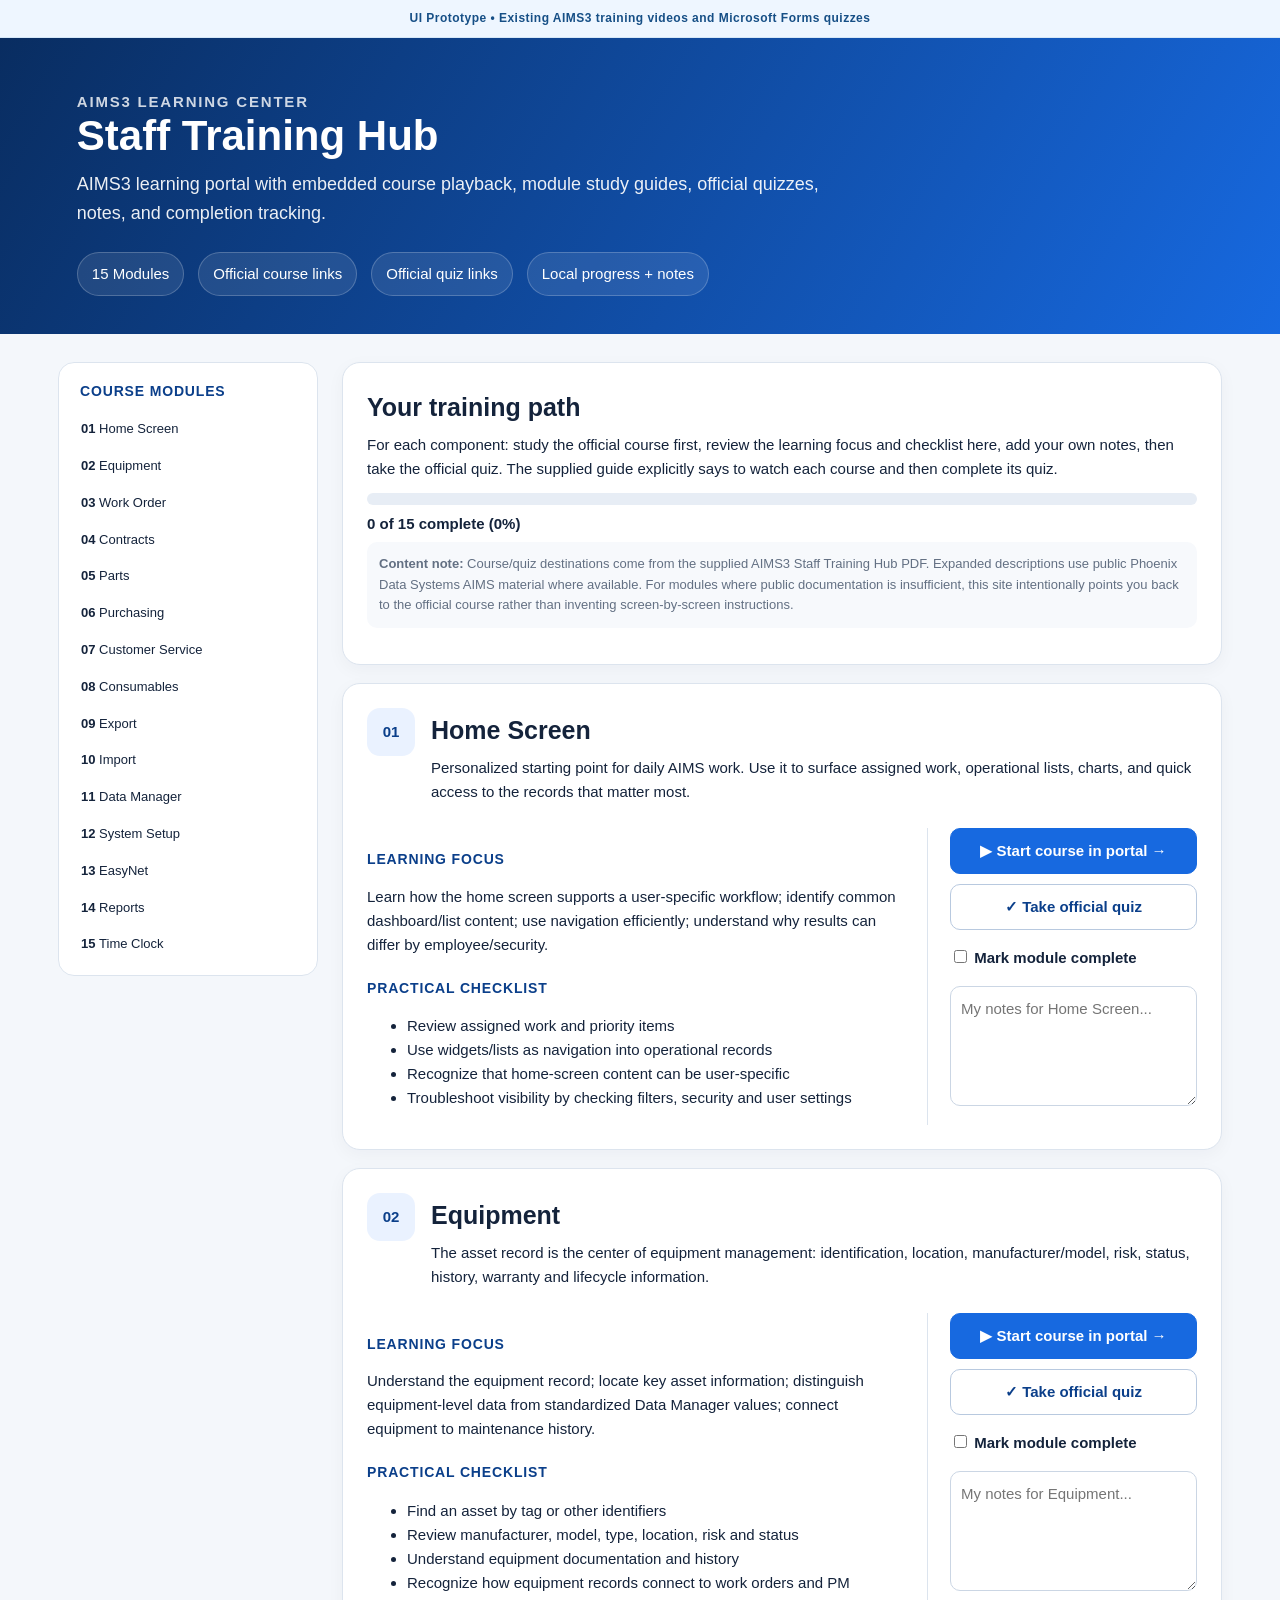
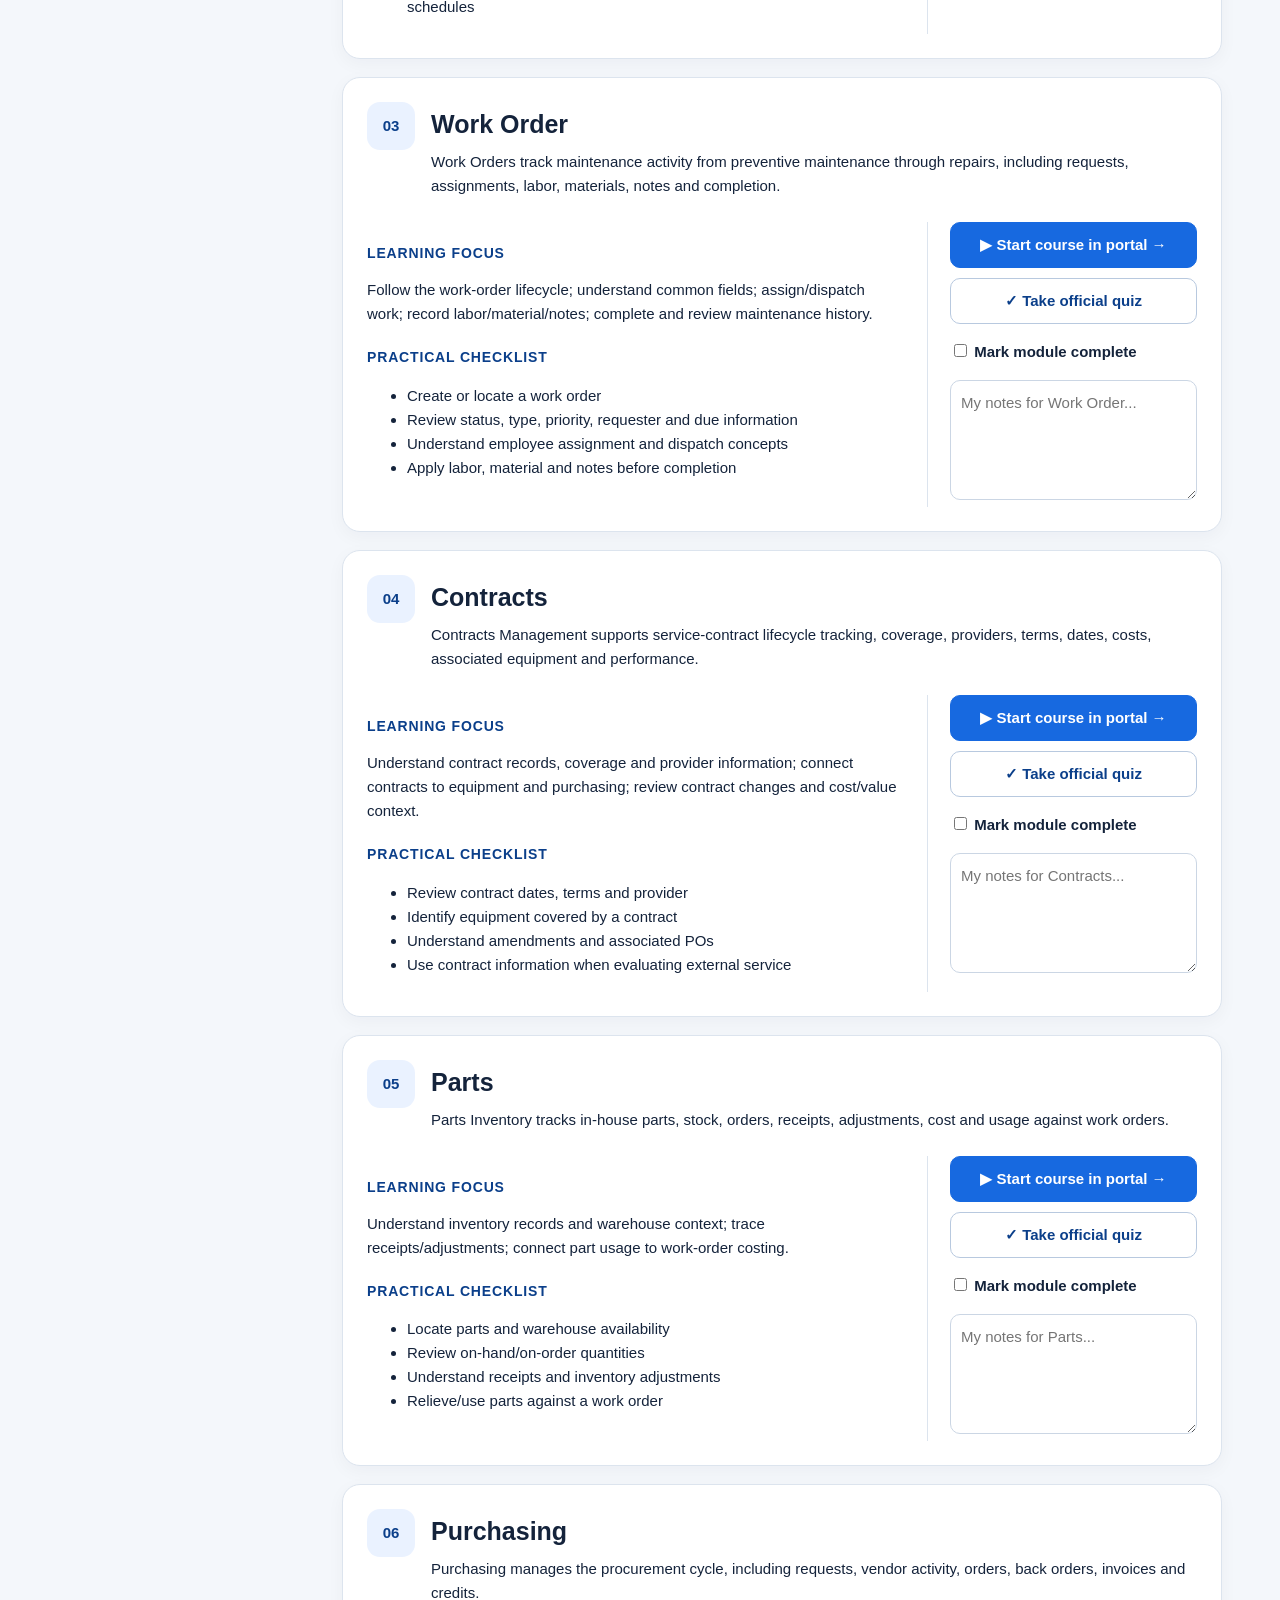
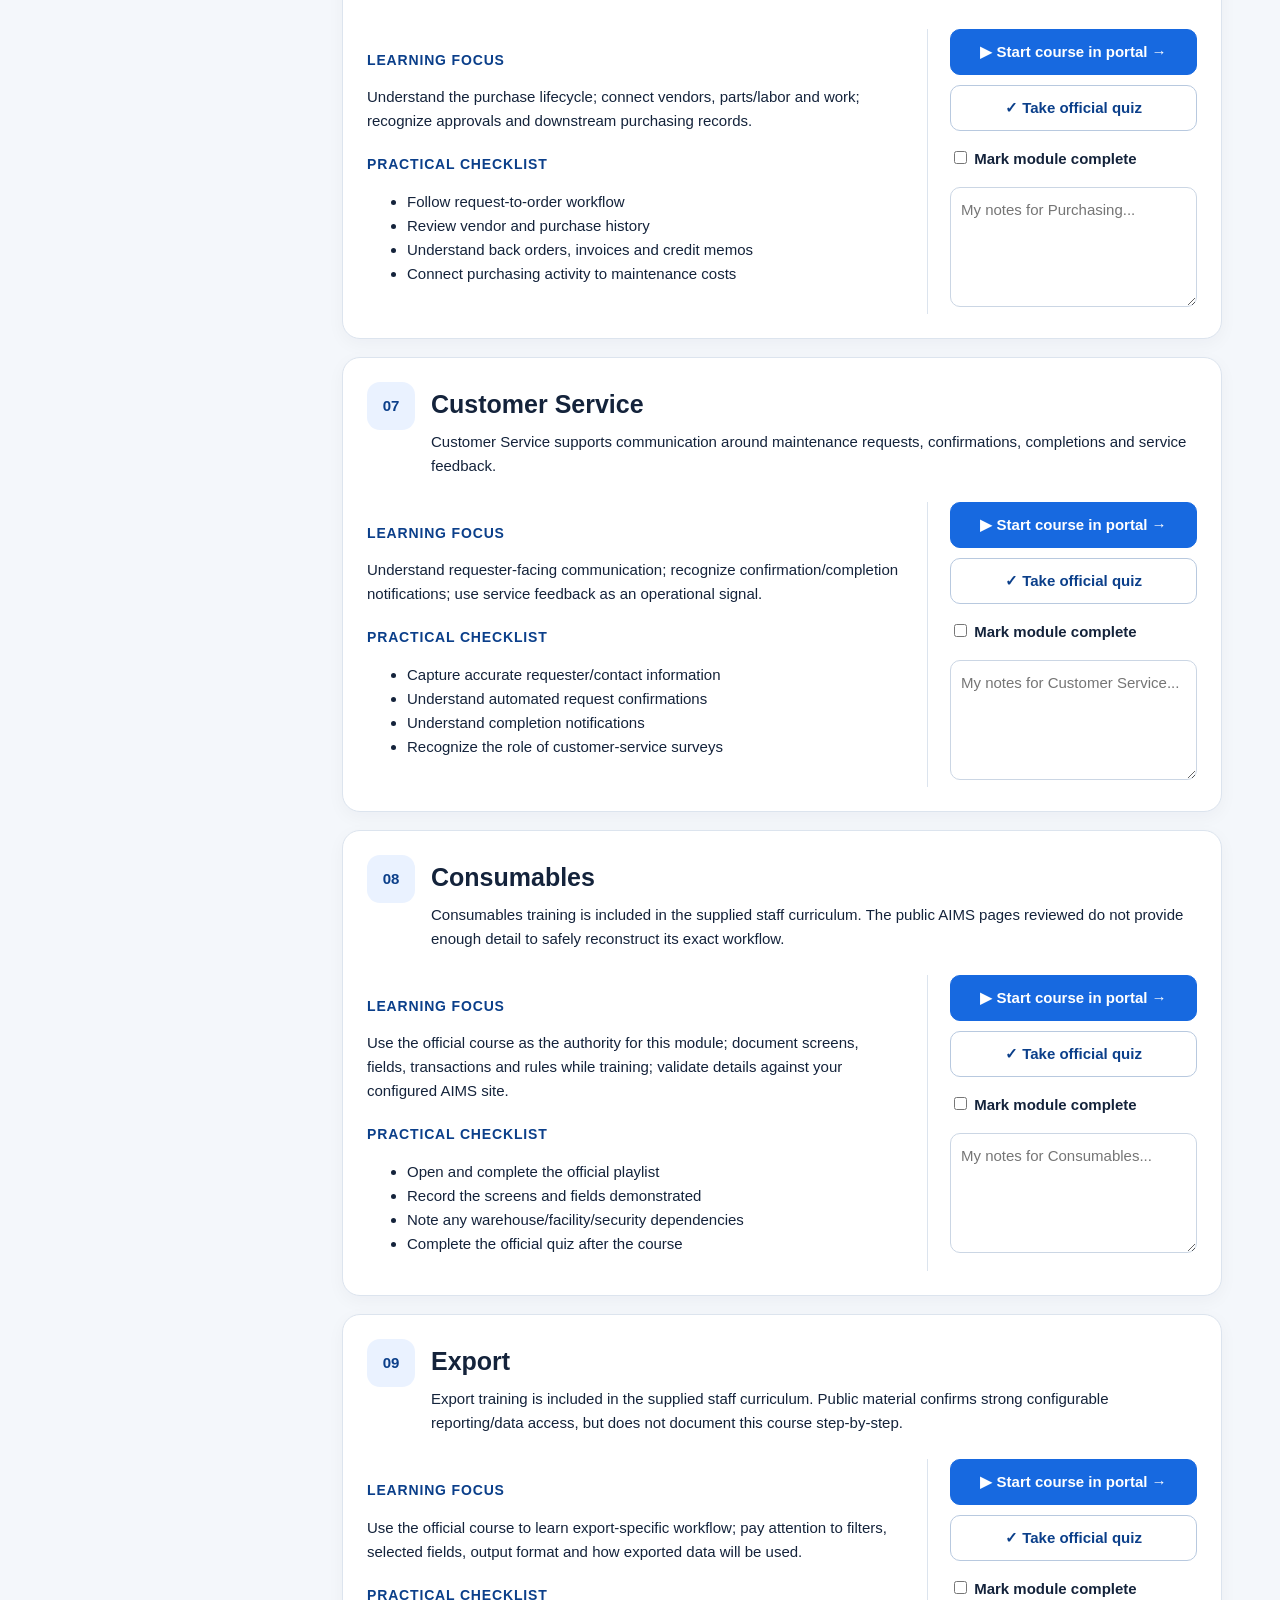
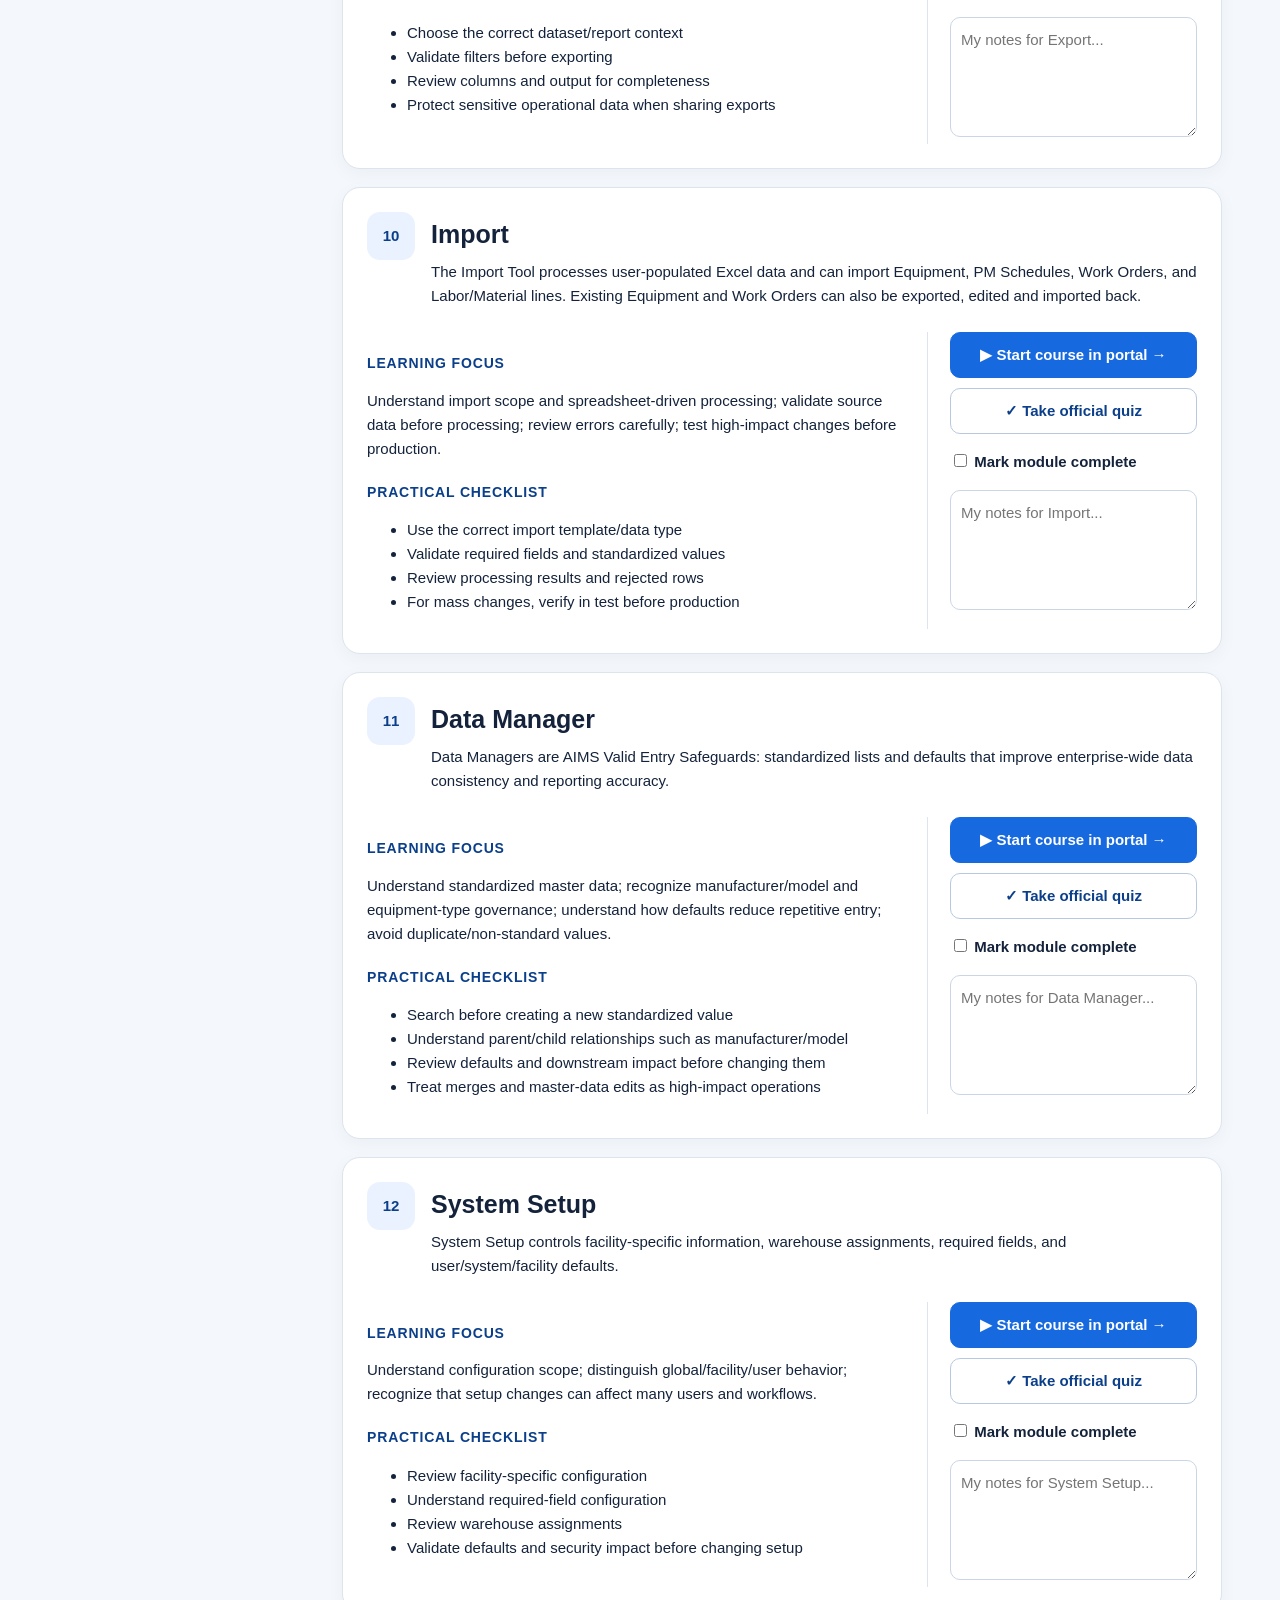
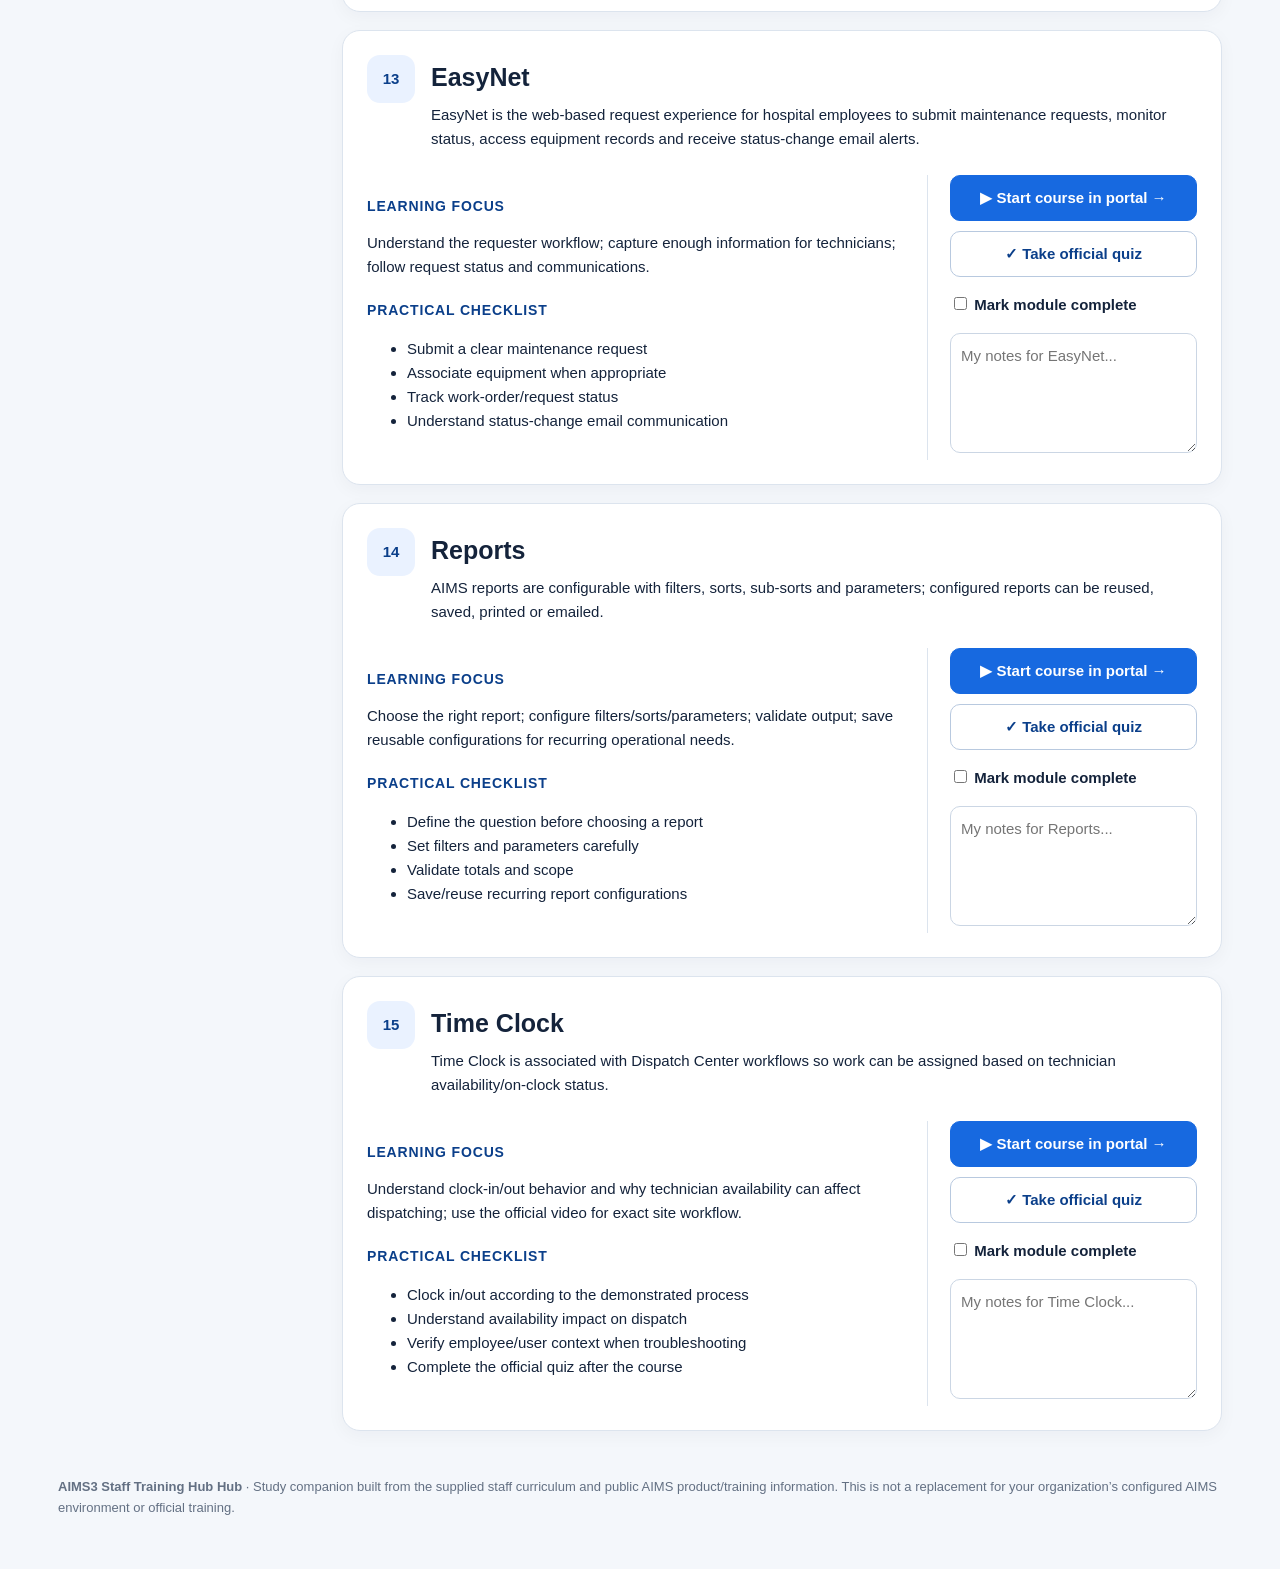
==== commit 9673c4fa: "Update quiz links in index.html" ====
--- a/index.html
+++ b/index.html
@@ -694,7 +694,7 @@
        <a class="btn primary" href="course.html?module=10">
         ▶ Start course in portal
        </a>
-       <a class="btn" href="https://forms.cloud.microsoft/r/yc1CW3XuC" target="_blank">
+       <a class="btn" href="https://forms.cloud.microsoft/Pages/ResponsePage.aspx?id=XvCJrrjlAkK2O--mzOwRyLB0vB7KyfBDjchwLB0UfnVUOVlaRzlFVlhGSzI4RU02M1pTQjE5RktTTSQlQCN0PWcu" target="_blank">
         ✓ Take official quiz
        </a>
        <label class="complete">
@@ -749,7 +749,7 @@
        <a class="btn primary" href="course.html?module=11">
         ▶ Start course in portal
        </a>
-       <a class="btn" href="https://forms.cloud.microsoft/r/771fAphsT3" target="_blank">
+       <a class="btn" href="https://forms.cloud.microsoft/pages/responsepage.aspx?id=XvCJrrjlAkK2O--mzOwRyLB0vB7KyfBDjchwLB0UfnVUMlJGUkVSU0hOWThDSUdORVRIVDhSM0o5WCQlQCN0PWcu&amp;route=shorturl" target="_blank">
         ✓ Take official quiz
        </a>
        <label class="complete">
